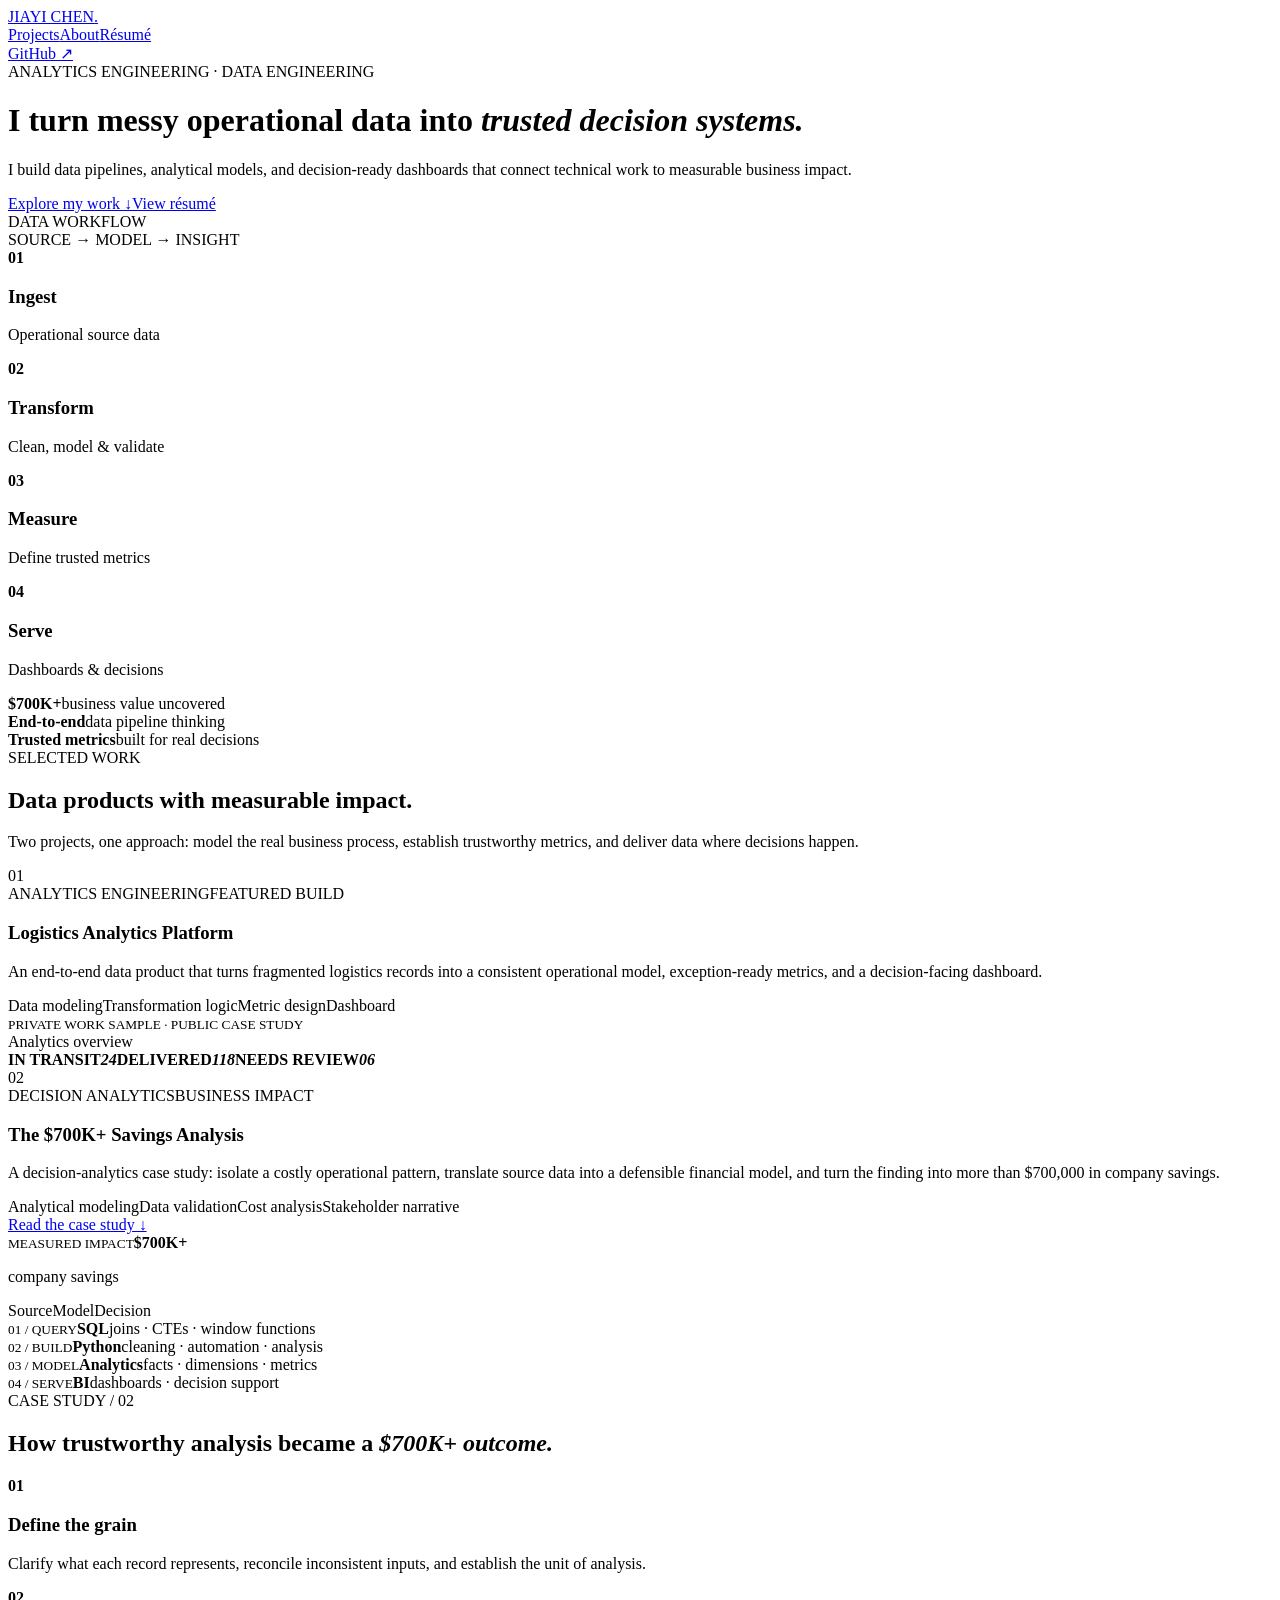
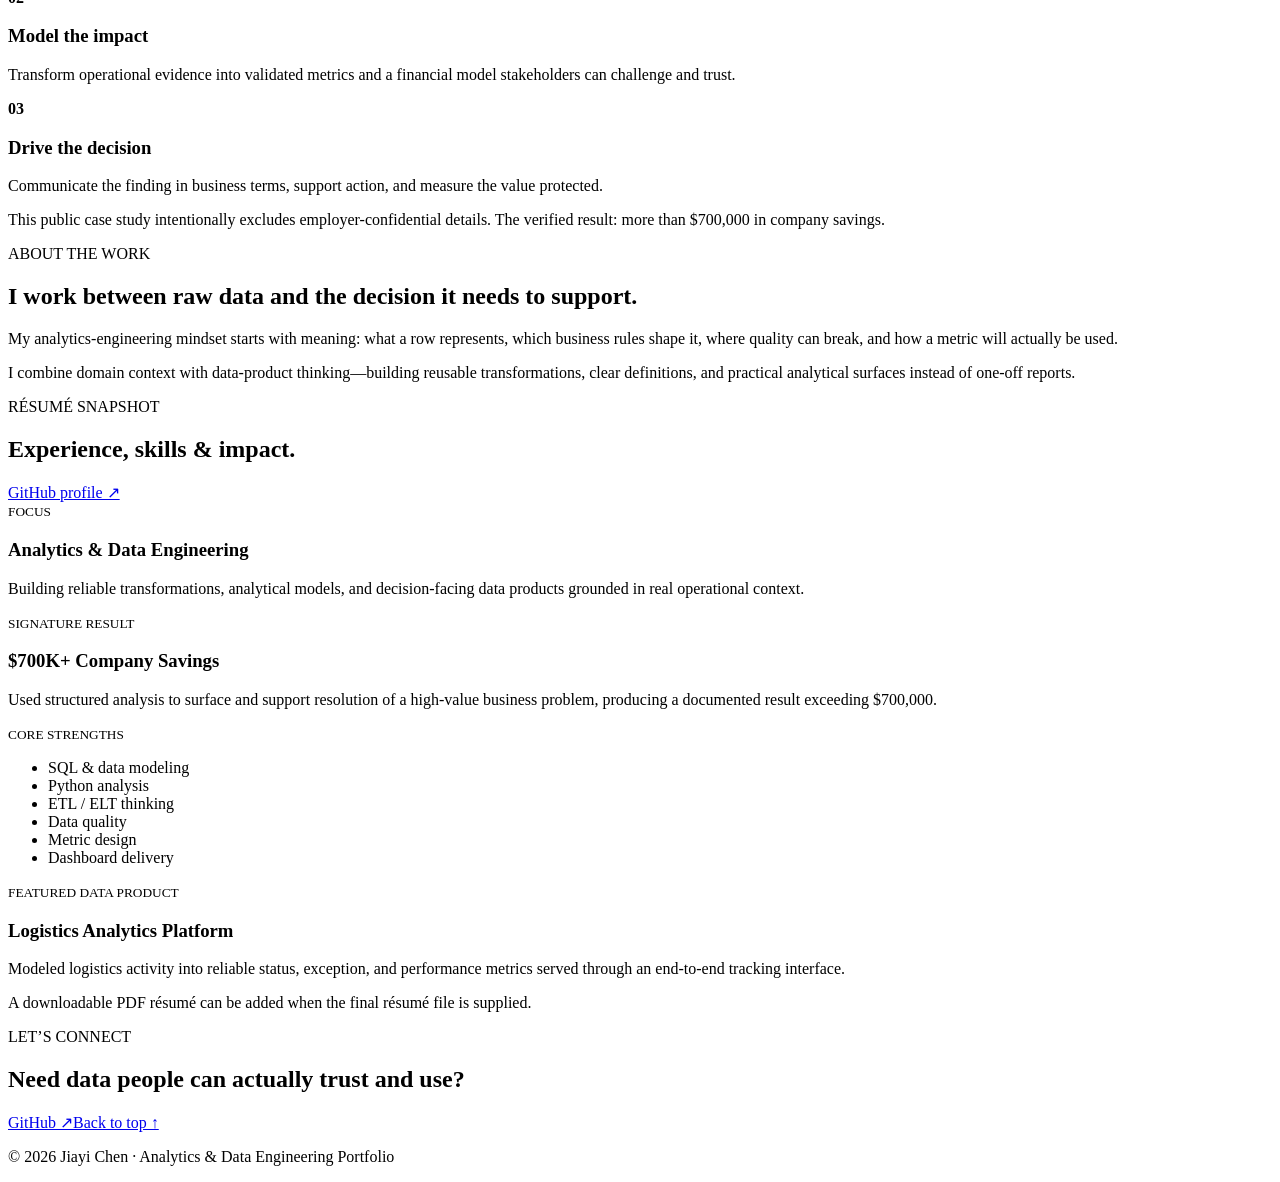
==== index.html @ 74189485 "Publish analytics engineering portfolio" ====
<!doctype html>
<html lang="en">
<head>
  <meta charset="utf-8">
  <meta name="viewport" content="width=device-width, initial-scale=1">
  <title>Jiayi Chen | Analytics Engineer & Data Engineer</title>
  <meta name="description" content="Data pipelines, analytical models, decision-ready dashboards, and measurable business impact by Jiayi Chen.">
  <meta property="og:title" content="Jiayi Chen | Analytics Engineer & Data Engineer">
  <meta property="og:description" content="Turning messy operational data into trusted decision systems.">
  <meta property="og:type" content="website">
  <meta property="og:url" content="https://jiayi0115.github.io/">
  <link rel="stylesheet" href="styles.css">
</head>
<body>
<main id="top">
  <nav class="nav shell" aria-label="Primary navigation">
    <a class="brand" href="#top">JIAYI CHEN<span>.</span></a>
    <div class="navLinks"><a href="#work">Projects</a><a href="#about">About</a><a href="#resume">Résumé</a></div>
    <a class="navCta" href="https://github.com/Jiayi0115">GitHub ↗</a>
  </nav>

  <header class="hero shell">
    <div class="eyebrow"><i></i> ANALYTICS ENGINEERING · DATA ENGINEERING</div>
    <h1>I turn messy operational data into <em>trusted decision systems.</em></h1>
    <p class="heroCopy">I build data pipelines, analytical models, and decision-ready dashboards that connect technical work to measurable business impact.</p>
    <div class="heroActions"><a class="button primary" href="#work">Explore my work <span>↓</span></a><a class="button secondary" href="#resume">View résumé</a></div>
    <div class="processCard" aria-label="Analytics engineering workflow">
      <div class="processTop"><div><span class="liveDot"></span> DATA WORKFLOW</div><span>SOURCE → MODEL → INSIGHT</span></div>
      <div class="stages">
        <div class="stage"><div class="stageLine"><b>01</b><span></span></div><h3>Ingest</h3><p>Operational source data</p></div>
        <div class="stage"><div class="stageLine"><b>02</b><span></span></div><h3>Transform</h3><p>Clean, model & validate</p></div>
        <div class="stage"><div class="stageLine"><b>03</b><span></span></div><h3>Measure</h3><p>Define trusted metrics</p></div>
        <div class="stage"><div class="stageLine"><b>04</b></div><h3>Serve</h3><p>Dashboards & decisions</p></div>
      </div>
    </div>
  </header>

  <section class="metrics"><div class="shell metricGrid"><div><strong>$700K+</strong><span>business value uncovered</span></div><div><strong>End-to-end</strong><span>data pipeline thinking</span></div><div><strong>Trusted metrics</strong><span>built for real decisions</span></div></div></section>

  <section id="work" class="section shell">
    <div class="sectionLabel">SELECTED WORK</div>
    <div class="sectionHeading"><h2>Data products with measurable impact.</h2><p>Two projects, one approach: model the real business process, establish trustworthy metrics, and deliver data where decisions happen.</p></div>
    <article class="project feature">
      <div class="projectNumber">01</div>
      <div class="projectBody"><div class="projectMeta"><span>ANALYTICS ENGINEERING</span><span>FEATURED BUILD</span></div><h3>Logistics Analytics Platform</h3><p>An end-to-end data product that turns fragmented logistics records into a consistent operational model, exception-ready metrics, and a decision-facing dashboard.</p><div class="tags"><span>Data modeling</span><span>Transformation logic</span><span>Metric design</span><span>Dashboard</span></div><small class="privacyLabel">PRIVATE WORK SAMPLE · PUBLIC CASE STUDY</small></div>
      <div class="dashboardMock" aria-hidden="true"><div class="mockBar"><i></i><i></i><i></i><span>Analytics overview</span></div><div class="mockStats"><b>IN TRANSIT<em>24</em></b><b>DELIVERED<em>118</em></b><b>NEEDS REVIEW<em>06</em></b></div><div class="mockTable"><span></span><span></span><span></span><span></span></div></div>
    </article>
    <article class="project savings">
      <div class="projectNumber">02</div>
      <div class="projectBody"><div class="projectMeta"><span>DECISION ANALYTICS</span><span>BUSINESS IMPACT</span></div><h3>The $700K+ Savings Analysis</h3><p>A decision-analytics case study: isolate a costly operational pattern, translate source data into a defensible financial model, and turn the finding into more than $700,000 in company savings.</p><div class="tags"><span>Analytical modeling</span><span>Data validation</span><span>Cost analysis</span><span>Stakeholder narrative</span></div><a href="#case-study">Read the case study ↓</a></div>
      <div class="impact"><small>MEASURED IMPACT</small><strong>$700K+</strong><p>company savings</p><div><span>Source</span><i></i><span>Model</span><i></i><span>Decision</span></div></div>
    </article>
  </section>

  <section class="stackBand" aria-label="Data engineering toolkit"><div class="shell stackGrid"><div><small>01 / QUERY</small><strong>SQL</strong><span>joins · CTEs · window functions</span></div><div><small>02 / BUILD</small><strong>Python</strong><span>cleaning · automation · analysis</span></div><div><small>03 / MODEL</small><strong>Analytics</strong><span>facts · dimensions · metrics</span></div><div><small>04 / SERVE</small><strong>BI</strong><span>dashboards · decision support</span></div></div></section>

  <section id="case-study" class="caseStudy"><div class="shell caseGrid"><div><div class="sectionLabel light">CASE STUDY / 02</div><h2>How trustworthy analysis became a <em>$700K+ outcome.</em></h2></div><div class="caseSteps"><div><b>01</b><h3>Define the grain</h3><p>Clarify what each record represents, reconcile inconsistent inputs, and establish the unit of analysis.</p></div><div><b>02</b><h3>Model the impact</h3><p>Transform operational evidence into validated metrics and a financial model stakeholders can challenge and trust.</p></div><div><b>03</b><h3>Drive the decision</h3><p>Communicate the finding in business terms, support action, and measure the value protected.</p></div></div></div><p class="confidential shell">This public case study intentionally excludes employer-confidential details. The verified result: more than $700,000 in company savings.</p></section>

  <section id="about" class="section shell about"><div class="sectionLabel">ABOUT THE WORK</div><div class="aboutGrid"><h2>I work between raw data and the decision it needs to support.</h2><div><p>My analytics-engineering mindset starts with meaning: what a row represents, which business rules shape it, where quality can break, and how a metric will actually be used.</p><p>I combine domain context with data-product thinking—building reusable transformations, clear definitions, and practical analytical surfaces instead of one-off reports.</p></div></div></section>

  <section id="resume" class="resumeSection"><div class="shell"><div class="resumeTop"><div><div class="sectionLabel">RÉSUMÉ SNAPSHOT</div><h2>Experience, skills & impact.</h2></div><a class="button secondary" href="https://github.com/Jiayi0115">GitHub profile ↗</a></div><div class="resumeGrid"><div class="resumeBlock"><small>FOCUS</small><h3>Analytics & Data Engineering</h3><p>Building reliable transformations, analytical models, and decision-facing data products grounded in real operational context.</p></div><div class="resumeBlock"><small>SIGNATURE RESULT</small><h3>$700K+ Company Savings</h3><p>Used structured analysis to surface and support resolution of a high-value business problem, producing a documented result exceeding $700,000.</p></div><div class="resumeBlock"><small>CORE STRENGTHS</small><ul><li>SQL & data modeling</li><li>Python analysis</li><li>ETL / ELT thinking</li><li>Data quality</li><li>Metric design</li><li>Dashboard delivery</li></ul></div><div class="resumeBlock"><small>FEATURED DATA PRODUCT</small><h3>Logistics Analytics Platform</h3><p>Modeled logistics activity into reliable status, exception, and performance metrics served through an end-to-end tracking interface.</p></div></div><p class="resumeNote">A downloadable PDF résumé can be added when the final résumé file is supplied.</p></div></section>

  <footer class="footer shell"><div><div class="sectionLabel">LET’S CONNECT</div><h2>Need data people can actually trust and use?</h2></div><div class="footerLinks"><a href="https://github.com/Jiayi0115">GitHub ↗</a><a href="#top">Back to top ↑</a></div><p>© 2026 Jiayi Chen · Analytics & Data Engineering Portfolio</p></footer>
</main>
</body>
</html>
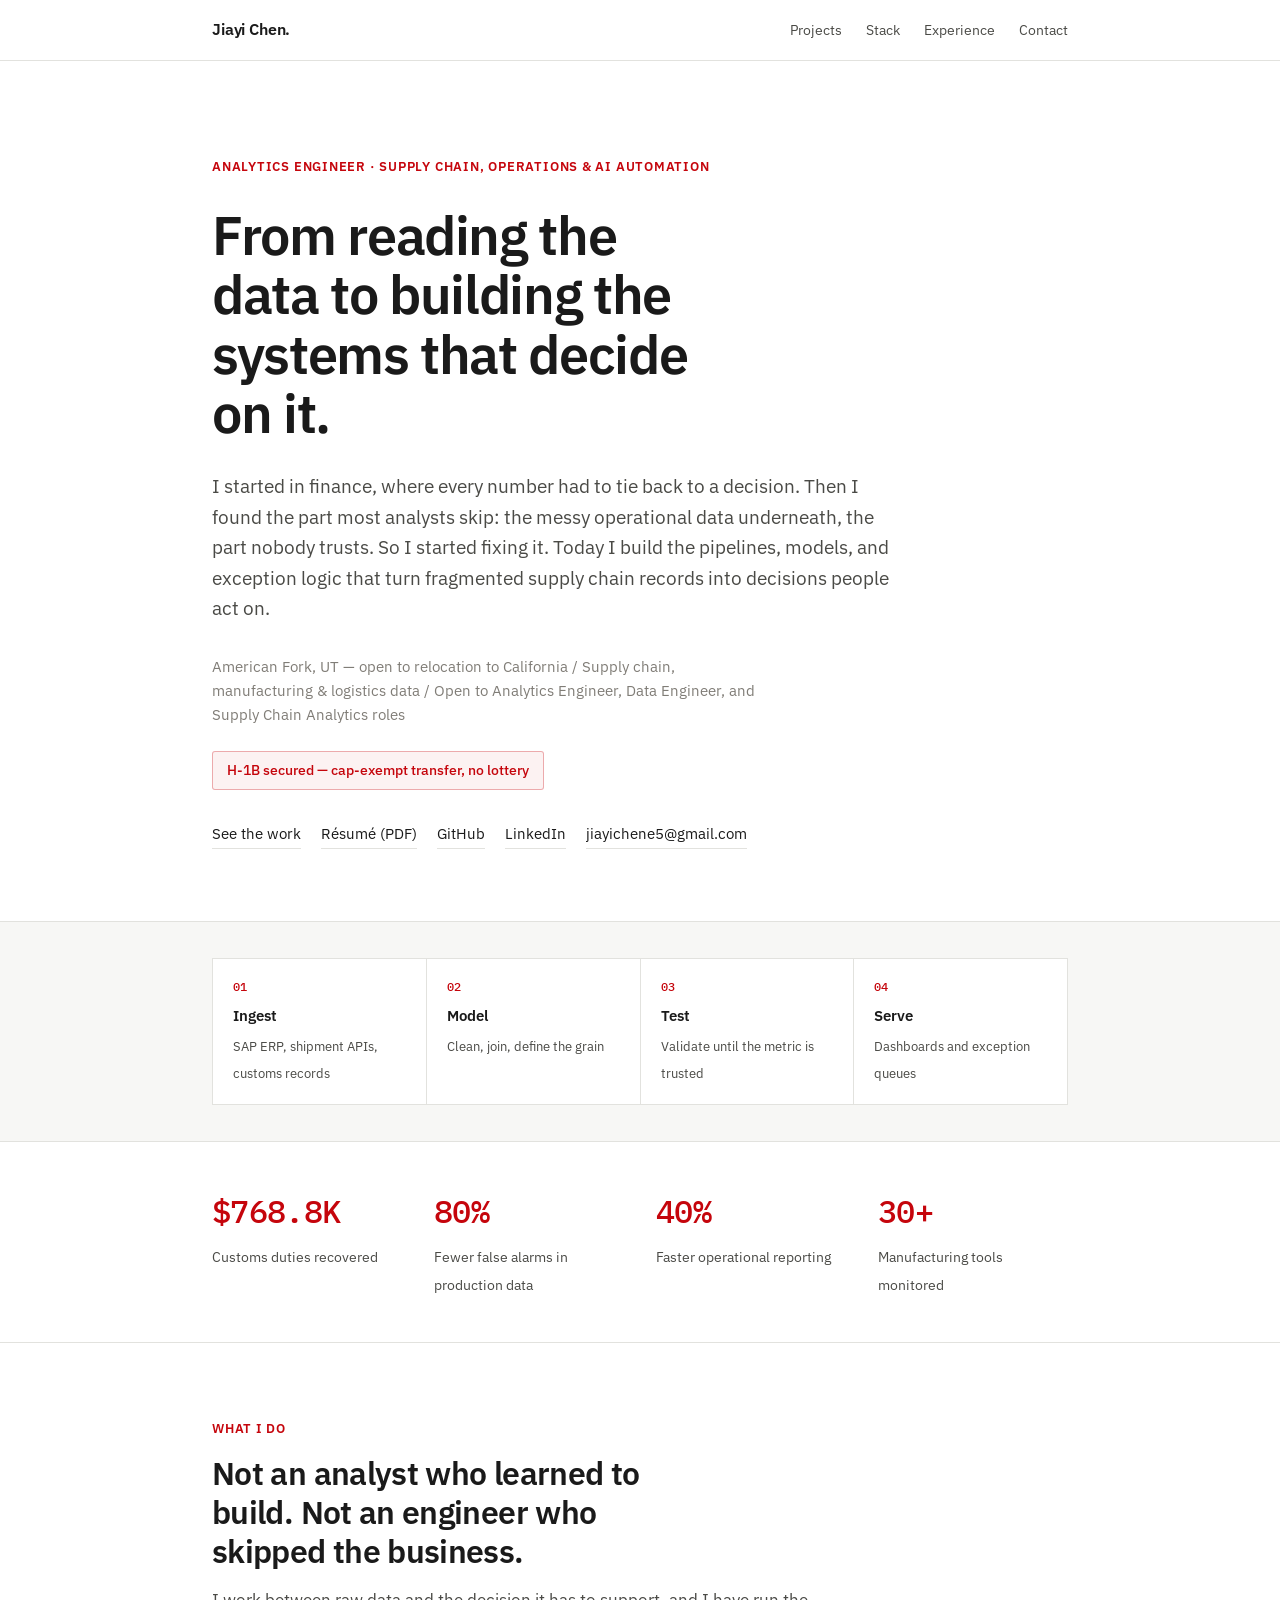
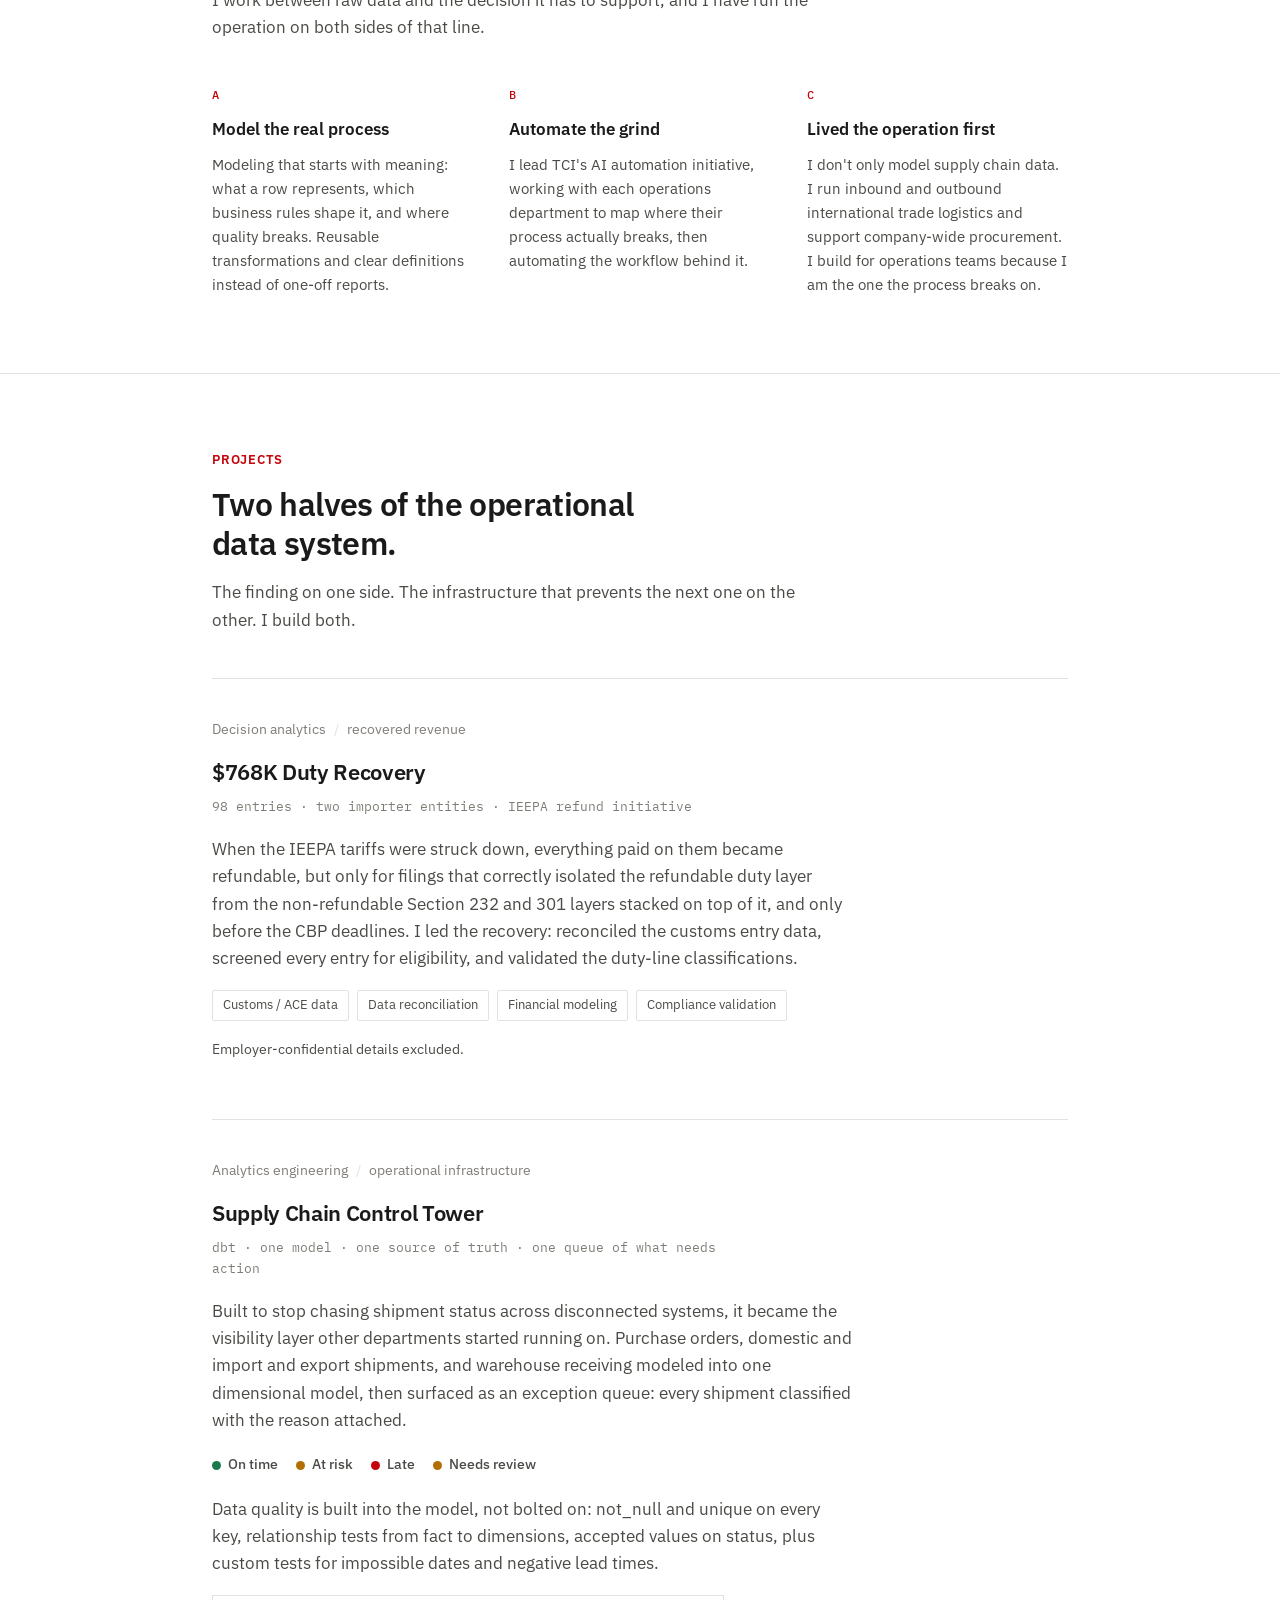
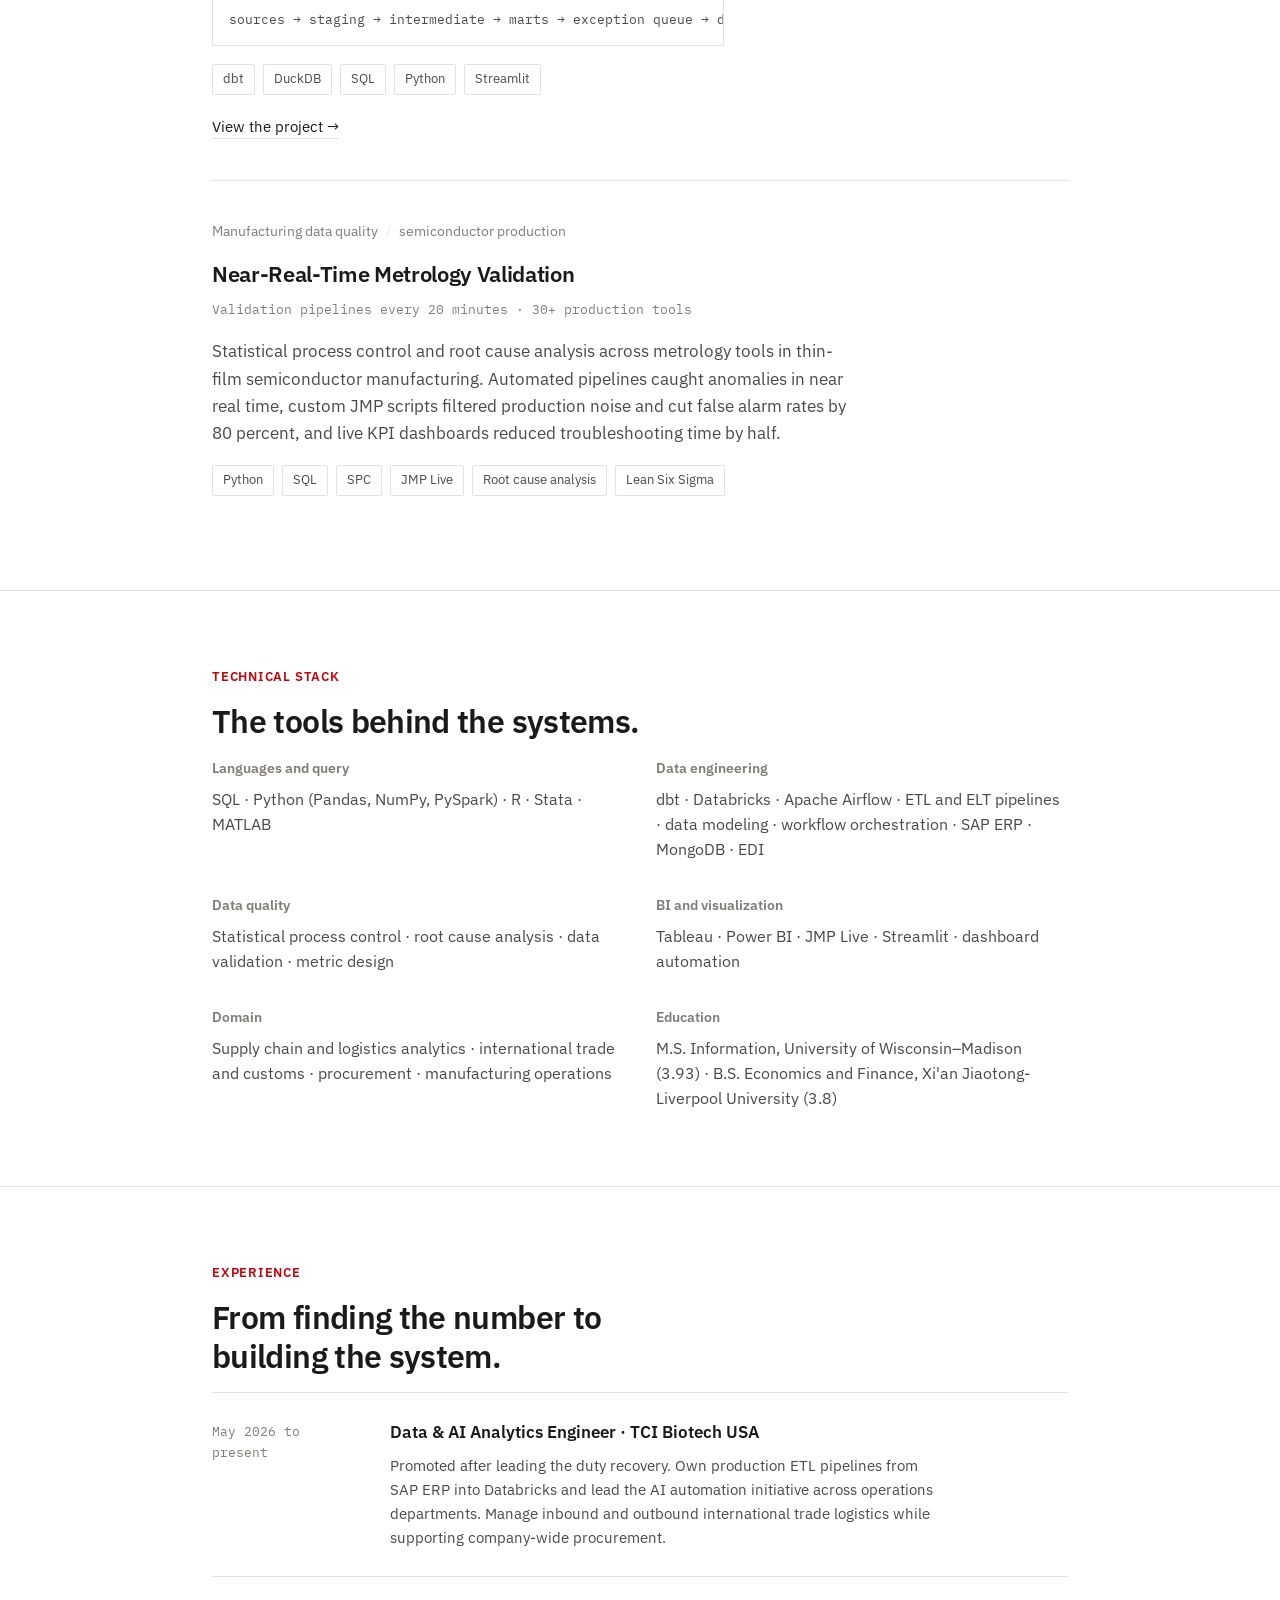
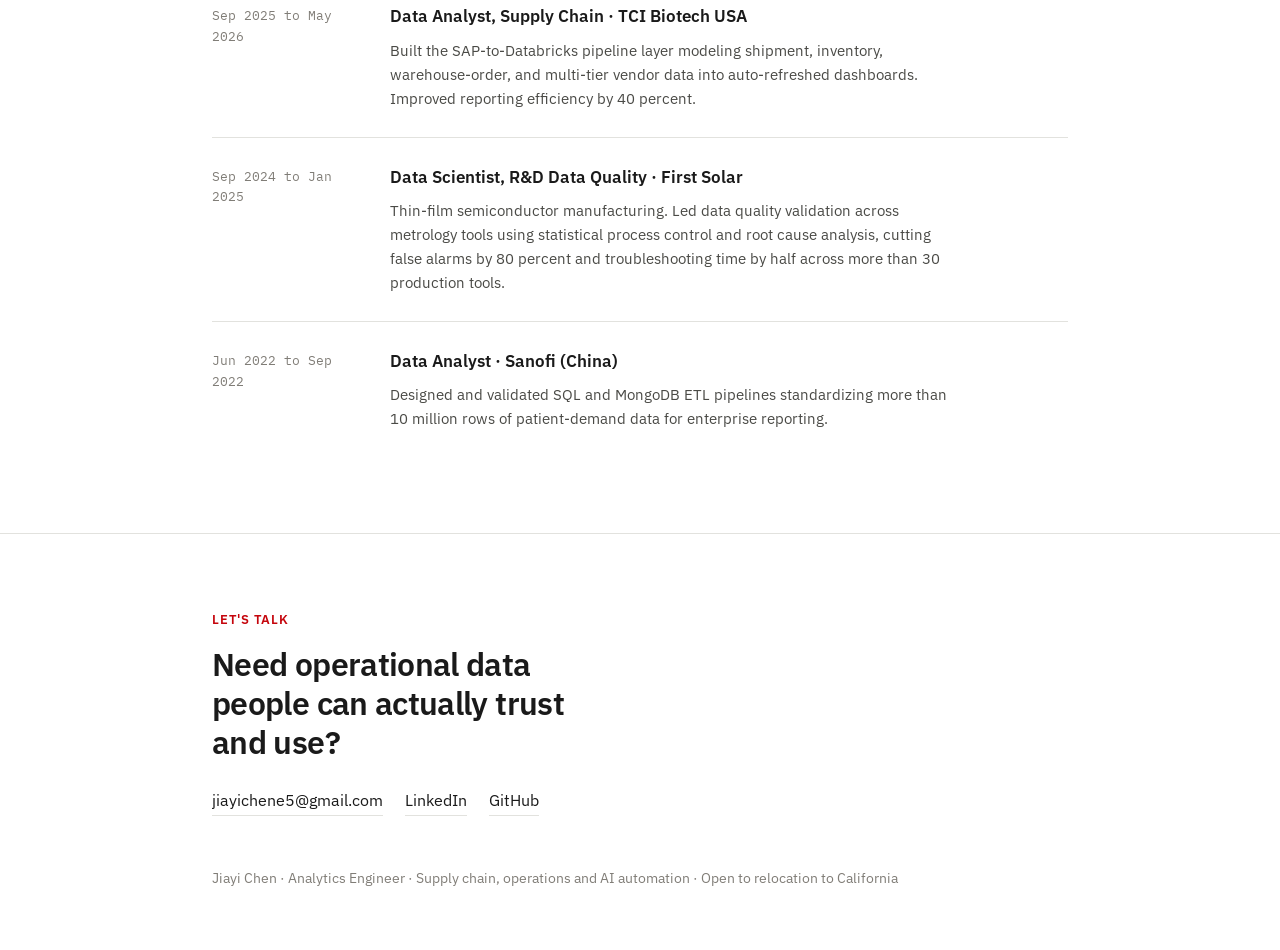
==== commit 75eca5cb: "Rename index (29).html to index.html" ====
--- a/index.html
+++ b/index.html
@@ -1,66 +1,359 @@
-<!doctype html>
+<!DOCTYPE html>
 <html lang="en">
 <head>
-  <meta charset="utf-8">
-  <meta name="viewport" content="width=device-width, initial-scale=1">
-  <title>Jiayi Chen | Analytics Engineer & Data Engineer</title>
-  <meta name="description" content="Data pipelines, analytical models, decision-ready dashboards, and measurable business impact by Jiayi Chen.">
-  <meta property="og:title" content="Jiayi Chen | Analytics Engineer & Data Engineer">
-  <meta property="og:description" content="Turning messy operational data into trusted decision systems.">
-  <meta property="og:type" content="website">
-  <meta property="og:url" content="https://jiayi0115.github.io/">
-  <link rel="stylesheet" href="styles.css">
+<meta charset="UTF-8">
+<meta name="viewport" content="width=device-width, initial-scale=1.0">
+<title>Jiayi Chen · Analytics Engineer</title>
+<meta name="description" content="Analytics Engineer. Recovered $768.8K in duties, then built the systems behind the number: SAP-to-Databricks pipelines, exception queues, and AI workflow automation.">
+<link rel="preconnect" href="https://fonts.googleapis.com">
+<link rel="preconnect" href="https://fonts.gstatic.com" crossorigin>
+<link href="https://fonts.googleapis.com/css2?family=IBM+Plex+Mono:wght@400;500&family=IBM+Plex+Sans:wght@400;500;600;700&display=swap" rel="stylesheet">
+<style>
+:root{
+  --ground:#FFFFFF;
+  --ground-2:#F7F7F5;
+  --line:#E2E2DE;
+  --line-strong:#C9C9C3;
+  --ink:#1A1A1A;
+  --ink-2:#4A4A46;
+  --ink-3:#807D77;
+  --red:#C5050C;
+  --ontime:#1B7A4B;
+  --risk:#B06F00;
+  --late:#C5050C;
+}
+*{box-sizing:border-box;margin:0;padding:0}
+html{scroll-behavior:smooth}
+@media (prefers-reduced-motion:reduce){html{scroll-behavior:auto}*{transition:none!important}}
+body{
+  background:var(--ground);
+  color:var(--ink);
+  font-family:'IBM Plex Sans',system-ui,sans-serif;
+  font-size:17px;line-height:1.6;
+  -webkit-font-smoothing:antialiased;
+}
+.wrap{max-width:920px;margin:0 auto;padding:0 32px}
+@media(max-width:640px){.wrap{padding:0 20px}body{font-size:16px}}
+
+/* nav */
+nav{
+  position:sticky;top:0;z-index:50;
+  background:rgba(255,255,255,.94);
+  backdrop-filter:blur(10px);
+  border-bottom:1px solid var(--line);
+}
+nav .wrap{display:flex;align-items:center;justify-content:space-between;height:60px;gap:24px}
+nav .name{font-weight:600;letter-spacing:-.01em;color:var(--ink);text-decoration:none;font-size:16px}
+nav .links{display:flex;gap:24px;font-size:14px}
+nav .links a{color:var(--ink-2);text-decoration:none}
+nav .links a:hover,nav .links a:focus-visible{color:var(--ink)}
+@media(max-width:640px){nav .links{gap:16px;font-size:13px}nav .links .hide-sm{display:none}}
+
+/* hero */
+header{padding:96px 0 72px;border-bottom:1px solid var(--line)}
+.eyebrow{font-size:13px;color:var(--red);margin-bottom:28px;font-weight:600;letter-spacing:.06em;text-transform:uppercase}
+h1{
+  font-size:clamp(34px,5.4vw,54px);
+  line-height:1.1;font-weight:600;letter-spacing:-.025em;
+  margin-bottom:28px;max-width:16ch;
+}
+.lede{font-size:19px;color:var(--ink-2);max-width:62ch;margin-bottom:32px}
+.meta{font-size:15px;color:var(--ink-3);max-width:62ch;margin-bottom:24px}
+.badge{
+  display:inline-block;font-size:14px;font-weight:500;
+  color:var(--red);border:1px solid rgba(197,5,12,.30);
+  background:rgba(197,5,12,.05);
+  padding:7px 14px;border-radius:3px;margin-bottom:32px;
+}
+.hero-links{display:flex;flex-wrap:wrap;gap:20px;font-size:15px}
+.hero-links a{color:var(--ink);text-decoration:none;border-bottom:1px solid var(--line);padding-bottom:2px}
+.hero-links a:hover,.hero-links a:focus-visible{border-color:var(--ink)}
+
+/* pipeline: a real sequence, so it is numbered */
+.pipeline{border-bottom:1px solid var(--line);background:var(--ground-2);padding:36px 0}
+.pipeline ol{list-style:none;display:grid;grid-template-columns:repeat(4,1fr);gap:1px;background:var(--line);border:1px solid var(--line)}
+.pipeline li{background:var(--ground);padding:18px 20px}
+.pipeline .n{font-family:'IBM Plex Mono',monospace;font-size:12px;color:var(--red);font-weight:500;display:block;margin-bottom:8px}
+.pipeline .s{font-weight:600;font-size:15px;display:block;margin-bottom:4px}
+.pipeline .d{font-size:13px;color:var(--ink-2);line-height:1.45}
+@media(max-width:760px){.pipeline ol{grid-template-columns:repeat(2,1fr)}}
+
+/* metrics */
+.metrics{border-bottom:1px solid var(--line);padding:44px 0}
+.metrics .grid{display:grid;grid-template-columns:repeat(4,1fr);gap:32px}
+.metrics .v{font-family:'IBM Plex Mono',monospace;font-size:clamp(24px,3.4vw,32px);font-weight:500;letter-spacing:-.02em;color:var(--red);display:block;margin-bottom:6px}
+.metrics .l{font-size:13.5px;color:var(--ink-2);line-height:1.4}
+@media(max-width:760px){.metrics .grid{grid-template-columns:repeat(2,1fr);gap:28px}}
+
+/* sections */
+section{padding:76px 0;border-bottom:1px solid var(--line)}
+.kicker{font-size:13px;color:var(--red);margin-bottom:14px;font-weight:600;letter-spacing:.06em;text-transform:uppercase}
+h2{font-size:clamp(24px,3.2vw,32px);font-weight:600;letter-spacing:-.02em;line-height:1.22;margin-bottom:16px;max-width:24ch}
+.sub{color:var(--ink-2);max-width:60ch;margin-bottom:44px}
+
+/* what i do */
+.pillars{display:grid;grid-template-columns:repeat(3,1fr);gap:36px}
+.pillars h3{font-size:17px;font-weight:600;margin-bottom:10px}
+.pillars p{font-size:15px;color:var(--ink-2)}
+.pillars .k{font-family:'IBM Plex Mono',monospace;font-size:12px;color:var(--red);font-weight:500;display:block;margin-bottom:12px}
+@media(max-width:760px){.pillars{grid-template-columns:1fr;gap:32px}}
+
+/* projects */
+.proj{border-top:1px solid var(--line);padding:40px 0}
+.proj:last-of-type{padding-bottom:0}
+.proj .tag{font-size:13.5px;color:var(--ink-3);margin-bottom:14px}
+.proj .tag .dot{color:var(--line);margin:0 8px}
+.proj h3{font-size:22px;font-weight:600;letter-spacing:-.015em;margin-bottom:8px}
+.proj .spec{font-family:'IBM Plex Mono',monospace;font-size:13px;color:var(--ink-3);margin-bottom:18px}
+.proj p{color:var(--ink-2);max-width:64ch;margin-bottom:18px}
+.stack-tags{display:flex;flex-wrap:wrap;gap:8px;margin-bottom:18px}
+.stack-tags span{font-size:13px;color:var(--ink-2);border:1px solid var(--line);padding:4px 10px;border-radius:2px}
+.proj a.more{color:var(--ink);font-size:15px;text-decoration:none;border-bottom:1px solid var(--line);padding-bottom:2px}
+.proj a.more:hover,.proj a.more:focus-visible{border-color:var(--ink)}
+.note{font-size:13.5px;color:var(--ink-3);margin-top:14px}
+
+/* status legend — meaning, not decoration */
+.legend{display:flex;flex-wrap:wrap;gap:18px;margin:20px 0;font-size:13.5px;color:var(--ink-2)}
+.legend b{font-weight:500}
+.sw{display:inline-block;width:9px;height:9px;border-radius:50%;margin-right:7px;vertical-align:middle}
+.sw.ok{background:var(--ontime)}.sw.rk{background:var(--risk)}.sw.lt{background:var(--late)}
+
+.flow{font-family:'IBM Plex Mono',monospace;font-size:13px;color:var(--ink-2);
+  border:1px solid var(--line);padding:14px 16px;overflow-x:auto;white-space:nowrap}
+
+/* stack */
+.stackgrid{display:grid;grid-template-columns:repeat(2,1fr);gap:32px}
+.stackgrid h3{font-size:14px;font-weight:600;color:var(--ink-3);margin-bottom:8px}
+.stackgrid p{font-size:15.5px;color:var(--ink-2)}
+@media(max-width:640px){.stackgrid{grid-template-columns:1fr;gap:26px}}
+
+/* experience */
+.job{display:grid;grid-template-columns:150px 1fr;gap:28px;padding:26px 0;border-top:1px solid var(--line)}
+.job .when{font-family:'IBM Plex Mono',monospace;font-size:13px;color:var(--ink-3);padding-top:3px}
+.job h3{font-size:17px;font-weight:600;margin-bottom:8px}
+.job p{font-size:15px;color:var(--ink-2);max-width:62ch}
+@media(max-width:640px){.job{grid-template-columns:1fr;gap:8px}}
+
+/* contact */
+footer{padding:76px 0 60px}
+footer h2{max-width:20ch}
+.footlinks{display:flex;flex-wrap:wrap;gap:22px;font-size:16px;margin-top:26px}
+.footlinks a{color:var(--ink);text-decoration:none;border-bottom:1px solid var(--line);padding-bottom:2px}
+.footlinks a:hover,.footlinks a:focus-visible{border-color:var(--ink)}
+.colophon{margin-top:52px;font-size:13.5px;color:var(--ink-3)}
+a:focus-visible,button:focus-visible{outline:2px solid var(--red);outline-offset:3px}
+</style>
 </head>
 <body>
-<main id="top">
-  <nav class="nav shell" aria-label="Primary navigation">
-    <a class="brand" href="#top">JIAYI CHEN<span>.</span></a>
-    <div class="navLinks"><a href="#work">Projects</a><a href="#about">About</a><a href="#resume">Résumé</a></div>
-    <a class="navCta" href="https://github.com/Jiayi0115">GitHub ↗</a>
-  </nav>
-
-  <header class="hero shell">
-    <div class="eyebrow"><i></i> ANALYTICS ENGINEERING · DATA ENGINEERING</div>
-    <h1>I turn messy operational data into <em>trusted decision systems.</em></h1>
-    <p class="heroCopy">I build data pipelines, analytical models, and decision-ready dashboards that connect technical work to measurable business impact.</p>
-    <div class="heroActions"><a class="button primary" href="#work">Explore my work <span>↓</span></a><a class="button secondary" href="#resume">View résumé</a></div>
-    <div class="processCard" aria-label="Analytics engineering workflow">
-      <div class="processTop"><div><span class="liveDot"></span> DATA WORKFLOW</div><span>SOURCE → MODEL → INSIGHT</span></div>
-      <div class="stages">
-        <div class="stage"><div class="stageLine"><b>01</b><span></span></div><h3>Ingest</h3><p>Operational source data</p></div>
-        <div class="stage"><div class="stageLine"><b>02</b><span></span></div><h3>Transform</h3><p>Clean, model & validate</p></div>
-        <div class="stage"><div class="stageLine"><b>03</b><span></span></div><h3>Measure</h3><p>Define trusted metrics</p></div>
-        <div class="stage"><div class="stageLine"><b>04</b></div><h3>Serve</h3><p>Dashboards & decisions</p></div>
-      </div>
-    </div>
-  </header>
-
-  <section class="metrics"><div class="shell metricGrid"><div><strong>$700K+</strong><span>business value uncovered</span></div><div><strong>End-to-end</strong><span>data pipeline thinking</span></div><div><strong>Trusted metrics</strong><span>built for real decisions</span></div></div></section>
-
-  <section id="work" class="section shell">
-    <div class="sectionLabel">SELECTED WORK</div>
-    <div class="sectionHeading"><h2>Data products with measurable impact.</h2><p>Two projects, one approach: model the real business process, establish trustworthy metrics, and deliver data where decisions happen.</p></div>
-    <article class="project feature">
-      <div class="projectNumber">01</div>
-      <div class="projectBody"><div class="projectMeta"><span>ANALYTICS ENGINEERING</span><span>FEATURED BUILD</span></div><h3>Logistics Analytics Platform</h3><p>An end-to-end data product that turns fragmented logistics records into a consistent operational model, exception-ready metrics, and a decision-facing dashboard.</p><div class="tags"><span>Data modeling</span><span>Transformation logic</span><span>Metric design</span><span>Dashboard</span></div><small class="privacyLabel">PRIVATE WORK SAMPLE · PUBLIC CASE STUDY</small></div>
-      <div class="dashboardMock" aria-hidden="true"><div class="mockBar"><i></i><i></i><i></i><span>Analytics overview</span></div><div class="mockStats"><b>IN TRANSIT<em>24</em></b><b>DELIVERED<em>118</em></b><b>NEEDS REVIEW<em>06</em></b></div><div class="mockTable"><span></span><span></span><span></span><span></span></div></div>
+
+<nav>
+  <div class="wrap">
+    <a class="name" href="#top">Jiayi Chen.</a>
+    <div class="links">
+      <a href="#work">Projects</a>
+      <a href="#stack" class="hide-sm">Stack</a>
+      <a href="#experience" class="hide-sm">Experience</a>
+      <a href="mailto:jiayichene5@gmail.com">Contact</a>
+    </div>
+  </div>
+</nav>
+
+<header id="top">
+  <div class="wrap">
+    <p class="eyebrow">Analytics Engineer · Supply chain, operations &amp; AI automation</p>
+    <h1>From reading the data to building the systems that decide on it.</h1>
+    <p class="lede">I started in finance, where every number had to tie back to a decision. Then I found the part most analysts skip: the messy operational data underneath, the part nobody trusts. So I started fixing it. Today I build the pipelines, models, and exception logic that turn fragmented supply chain records into decisions people act on.</p>
+    <p class="meta">American Fork, UT — open to relocation to California / Supply chain, manufacturing &amp; logistics data / Open to Analytics Engineer, Data Engineer, and Supply Chain Analytics roles</p>
+    <p class="badge">H-1B secured — cap-exempt transfer, no lottery</p>
+    <div class="hero-links">
+      <a href="#work">See the work</a>
+      <a href="resume.pdf">Résumé (PDF)</a>
+      <a href="https://github.com/Jiayi0115">GitHub</a>
+      <a href="https://www.linkedin.com/in/jiayi5/">LinkedIn</a>
+      <a href="mailto:jiayichene5@gmail.com">jiayichene5@gmail.com</a>
+    </div>
+  </div>
+</header>
+
+<div class="pipeline">
+  <div class="wrap">
+    <ol>
+      <li><span class="n">01</span><span class="s">Ingest</span><span class="d">SAP ERP, shipment APIs, customs records</span></li>
+      <li><span class="n">02</span><span class="s">Model</span><span class="d">Clean, join, define the grain</span></li>
+      <li><span class="n">03</span><span class="s">Test</span><span class="d">Validate until the metric is trusted</span></li>
+      <li><span class="n">04</span><span class="s">Serve</span><span class="d">Dashboards and exception queues</span></li>
+    </ol>
+  </div>
+</div>
+
+<div class="metrics">
+  <div class="wrap">
+    <div class="grid">
+      <div><span class="v">$768.8K</span><span class="l">Customs duties recovered</span></div>
+      <div><span class="v">80%</span><span class="l">Fewer false alarms in production data</span></div>
+      <div><span class="v">40%</span><span class="l">Faster operational reporting</span></div>
+      <div><span class="v">30+</span><span class="l">Manufacturing tools monitored</span></div>
+    </div>
+  </div>
+</div>
+
+<section id="about">
+  <div class="wrap">
+    <p class="kicker">What I do</p>
+    <h2>Not an analyst who learned to build. Not an engineer who skipped the business.</h2>
+    <p class="sub">I work between raw data and the decision it has to support, and I have run the operation on both sides of that line.</p>
+    <div class="pillars">
+      <div>
+        <span class="k">A</span>
+        <h3>Model the real process</h3>
+        <p>Modeling that starts with meaning: what a row represents, which business rules shape it, and where quality breaks. Reusable transformations and clear definitions instead of one-off reports.</p>
+      </div>
+      <div>
+        <span class="k">B</span>
+        <h3>Automate the grind</h3>
+        <p>I lead TCI's AI automation initiative, working with each operations department to map where their process actually breaks, then automating the workflow behind it.</p>
+      </div>
+      <div>
+        <span class="k">C</span>
+        <h3>Lived the operation first</h3>
+        <p>I don't only model supply chain data. I run inbound and outbound international trade logistics and support company-wide procurement. I build for operations teams because I am the one the process breaks on.</p>
+      </div>
+    </div>
+  </div>
+</section>
+
+<section id="work">
+  <div class="wrap">
+    <p class="kicker">Projects</p>
+    <h2>Two halves of the operational data system.</h2>
+    <p class="sub">The finding on one side. The infrastructure that prevents the next one on the other. I build both.</p>
+
+    <article class="proj">
+      <p class="tag">Decision analytics<span class="dot">/</span>recovered revenue</p>
+      <h3>$768K Duty Recovery</h3>
+      <p class="spec">98 entries · two importer entities · IEEPA refund initiative</p>
+      <p>When the IEEPA tariffs were struck down, everything paid on them became refundable, but only for filings that correctly isolated the refundable duty layer from the non-refundable Section 232 and 301 layers stacked on top of it, and only before the CBP deadlines. I led the recovery: reconciled the customs entry data, screened every entry for eligibility, and validated the duty-line classifications.</p>
+      <div class="stack-tags">
+        <span>Customs / ACE data</span><span>Data reconciliation</span><span>Financial modeling</span><span>Compliance validation</span>
+      </div>
+      <p class="note">Employer-confidential details excluded.</p>
     </article>
-    <article class="project savings">
-      <div class="projectNumber">02</div>
-      <div class="projectBody"><div class="projectMeta"><span>DECISION ANALYTICS</span><span>BUSINESS IMPACT</span></div><h3>The $700K+ Savings Analysis</h3><p>A decision-analytics case study: isolate a costly operational pattern, translate source data into a defensible financial model, and turn the finding into more than $700,000 in company savings.</p><div class="tags"><span>Analytical modeling</span><span>Data validation</span><span>Cost analysis</span><span>Stakeholder narrative</span></div><a href="#case-study">Read the case study ↓</a></div>
-      <div class="impact"><small>MEASURED IMPACT</small><strong>$700K+</strong><p>company savings</p><div><span>Source</span><i></i><span>Model</span><i></i><span>Decision</span></div></div>
+
+    <article class="proj">
+      <p class="tag">Analytics engineering<span class="dot">/</span>operational infrastructure</p>
+      <h3>Supply Chain Control Tower</h3>
+      <p class="spec">dbt · one model · one source of truth · one queue of what needs action</p>
+      <p>Built to stop chasing shipment status across disconnected systems, it became the visibility layer other departments started running on. Purchase orders, domestic and import and export shipments, and warehouse receiving modeled into one dimensional model, then surfaced as an exception queue: every shipment classified with the reason attached.</p>
+      <div class="legend">
+        <span><i class="sw ok"></i><b>On time</b></span>
+        <span><i class="sw rk"></i><b>At risk</b></span>
+        <span><i class="sw lt"></i><b>Late</b></span>
+        <span><i class="sw rk"></i><b>Needs review</b></span>
+      </div>
+      <p>Data quality is built into the model, not bolted on: not_null and unique on every key, relationship tests from fact to dimensions, accepted values on status, plus custom tests for impossible dates and negative lead times.</p>
+      <p class="flow">sources → staging → intermediate → marts → exception queue → dashboard</p>
+      <div class="stack-tags" style="margin-top:18px">
+        <span>dbt</span><span>DuckDB</span><span>SQL</span><span>Python</span><span>Streamlit</span>
+      </div>
+      <a class="more" href="supply-chain-control-tower.html">View the project →</a>
     </article>
-  </section>
-
-  <section class="stackBand" aria-label="Data engineering toolkit"><div class="shell stackGrid"><div><small>01 / QUERY</small><strong>SQL</strong><span>joins · CTEs · window functions</span></div><div><small>02 / BUILD</small><strong>Python</strong><span>cleaning · automation · analysis</span></div><div><small>03 / MODEL</small><strong>Analytics</strong><span>facts · dimensions · metrics</span></div><div><small>04 / SERVE</small><strong>BI</strong><span>dashboards · decision support</span></div></div></section>
-
-  <section id="case-study" class="caseStudy"><div class="shell caseGrid"><div><div class="sectionLabel light">CASE STUDY / 02</div><h2>How trustworthy analysis became a <em>$700K+ outcome.</em></h2></div><div class="caseSteps"><div><b>01</b><h3>Define the grain</h3><p>Clarify what each record represents, reconcile inconsistent inputs, and establish the unit of analysis.</p></div><div><b>02</b><h3>Model the impact</h3><p>Transform operational evidence into validated metrics and a financial model stakeholders can challenge and trust.</p></div><div><b>03</b><h3>Drive the decision</h3><p>Communicate the finding in business terms, support action, and measure the value protected.</p></div></div></div><p class="confidential shell">This public case study intentionally excludes employer-confidential details. The verified result: more than $700,000 in company savings.</p></section>
-
-  <section id="about" class="section shell about"><div class="sectionLabel">ABOUT THE WORK</div><div class="aboutGrid"><h2>I work between raw data and the decision it needs to support.</h2><div><p>My analytics-engineering mindset starts with meaning: what a row represents, which business rules shape it, where quality can break, and how a metric will actually be used.</p><p>I combine domain context with data-product thinking—building reusable transformations, clear definitions, and practical analytical surfaces instead of one-off reports.</p></div></div></section>
-
-  <section id="resume" class="resumeSection"><div class="shell"><div class="resumeTop"><div><div class="sectionLabel">RÉSUMÉ SNAPSHOT</div><h2>Experience, skills & impact.</h2></div><a class="button secondary" href="https://github.com/Jiayi0115">GitHub profile ↗</a></div><div class="resumeGrid"><div class="resumeBlock"><small>FOCUS</small><h3>Analytics & Data Engineering</h3><p>Building reliable transformations, analytical models, and decision-facing data products grounded in real operational context.</p></div><div class="resumeBlock"><small>SIGNATURE RESULT</small><h3>$700K+ Company Savings</h3><p>Used structured analysis to surface and support resolution of a high-value business problem, producing a documented result exceeding $700,000.</p></div><div class="resumeBlock"><small>CORE STRENGTHS</small><ul><li>SQL & data modeling</li><li>Python analysis</li><li>ETL / ELT thinking</li><li>Data quality</li><li>Metric design</li><li>Dashboard delivery</li></ul></div><div class="resumeBlock"><small>FEATURED DATA PRODUCT</small><h3>Logistics Analytics Platform</h3><p>Modeled logistics activity into reliable status, exception, and performance metrics served through an end-to-end tracking interface.</p></div></div><p class="resumeNote">A downloadable PDF résumé can be added when the final résumé file is supplied.</p></div></section>
-
-  <footer class="footer shell"><div><div class="sectionLabel">LET’S CONNECT</div><h2>Need data people can actually trust and use?</h2></div><div class="footerLinks"><a href="https://github.com/Jiayi0115">GitHub ↗</a><a href="#top">Back to top ↑</a></div><p>© 2026 Jiayi Chen · Analytics & Data Engineering Portfolio</p></footer>
-</main>
+
+    <article class="proj">
+      <p class="tag">Manufacturing data quality<span class="dot">/</span>semiconductor production</p>
+      <h3>Near-Real-Time Metrology Validation</h3>
+      <p class="spec">Validation pipelines every 20 minutes · 30+ production tools</p>
+      <p>Statistical process control and root cause analysis across metrology tools in thin-film semiconductor manufacturing. Automated pipelines caught anomalies in near real time, custom JMP scripts filtered production noise and cut false alarm rates by 80 percent, and live KPI dashboards reduced troubleshooting time by half.</p>
+      <div class="stack-tags">
+        <span>Python</span><span>SQL</span><span>SPC</span><span>JMP Live</span><span>Root cause analysis</span><span>Lean Six Sigma</span>
+      </div>
+    </article>
+  </div>
+</section>
+
+<section id="stack">
+  <div class="wrap">
+    <p class="kicker">Technical stack</p>
+    <h2>The tools behind the systems.</h2>
+    <div class="stackgrid">
+      <div>
+        <h3>Languages and query</h3>
+        <p>SQL · Python (Pandas, NumPy, PySpark) · R · Stata · MATLAB</p>
+      </div>
+      <div>
+        <h3>Data engineering</h3>
+        <p>dbt · Databricks · Apache Airflow · ETL and ELT pipelines · data modeling · workflow orchestration · SAP ERP · MongoDB · EDI</p>
+      </div>
+      <div>
+        <h3>Data quality</h3>
+        <p>Statistical process control · root cause analysis · data validation · metric design</p>
+      </div>
+      <div>
+        <h3>BI and visualization</h3>
+        <p>Tableau · Power BI · JMP Live · Streamlit · dashboard automation</p>
+      </div>
+      <div>
+        <h3>Domain</h3>
+        <p>Supply chain and logistics analytics · international trade and customs · procurement · manufacturing operations</p>
+      </div>
+      <div>
+        <h3>Education</h3>
+        <p>M.S. Information, University of Wisconsin–Madison (3.93) · B.S. Economics and Finance, Xi'an Jiaotong-Liverpool University (3.8)</p>
+      </div>
+    </div>
+  </div>
+</section>
+
+<section id="experience">
+  <div class="wrap">
+    <p class="kicker">Experience</p>
+    <h2>From finding the number to building the system.</h2>
+
+    <div class="job">
+      <p class="when">May 2026 to present</p>
+      <div>
+        <h3>Data &amp; AI Analytics Engineer · TCI Biotech USA</h3>
+        <p>Promoted after leading the duty recovery. Own production ETL pipelines from SAP ERP into Databricks and lead the AI automation initiative across operations departments. Manage inbound and outbound international trade logistics while supporting company-wide procurement.</p>
+      </div>
+    </div>
+
+    <div class="job">
+      <p class="when">Sep 2025 to May 2026</p>
+      <div>
+        <h3>Data Analyst, Supply Chain · TCI Biotech USA</h3>
+        <p>Built the SAP-to-Databricks pipeline layer modeling shipment, inventory, warehouse-order, and multi-tier vendor data into auto-refreshed dashboards. Improved reporting efficiency by 40 percent.</p>
+      </div>
+    </div>
+
+    <div class="job">
+      <p class="when">Sep 2024 to Jan 2025</p>
+      <div>
+        <h3>Data Scientist, R&amp;D Data Quality · First Solar</h3>
+        <p>Thin-film semiconductor manufacturing. Led data quality validation across metrology tools using statistical process control and root cause analysis, cutting false alarms by 80 percent and troubleshooting time by half across more than 30 production tools.</p>
+      </div>
+    </div>
+
+    <div class="job">
+      <p class="when">Jun 2022 to Sep 2022</p>
+      <div>
+        <h3>Data Analyst · Sanofi (China)</h3>
+        <p>Designed and validated SQL and MongoDB ETL pipelines standardizing more than 10 million rows of patient-demand data for enterprise reporting.</p>
+      </div>
+    </div>
+  </div>
+</section>
+
+<footer>
+  <div class="wrap">
+    <p class="kicker">Let's talk</p>
+    <h2>Need operational data people can actually trust and use?</h2>
+    <div class="footlinks">
+      <a href="mailto:jiayichene5@gmail.com">jiayichene5@gmail.com</a>
+      <a href="https://www.linkedin.com/in/jiayi5/">LinkedIn</a>
+      <a href="https://github.com/Jiayi0115">GitHub</a>
+    </div>
+    <p class="colophon">Jiayi Chen · Analytics Engineer · Supply chain, operations and AI automation · Open to relocation to California</p>
+  </div>
+</footer>
+
 </body>
 </html>
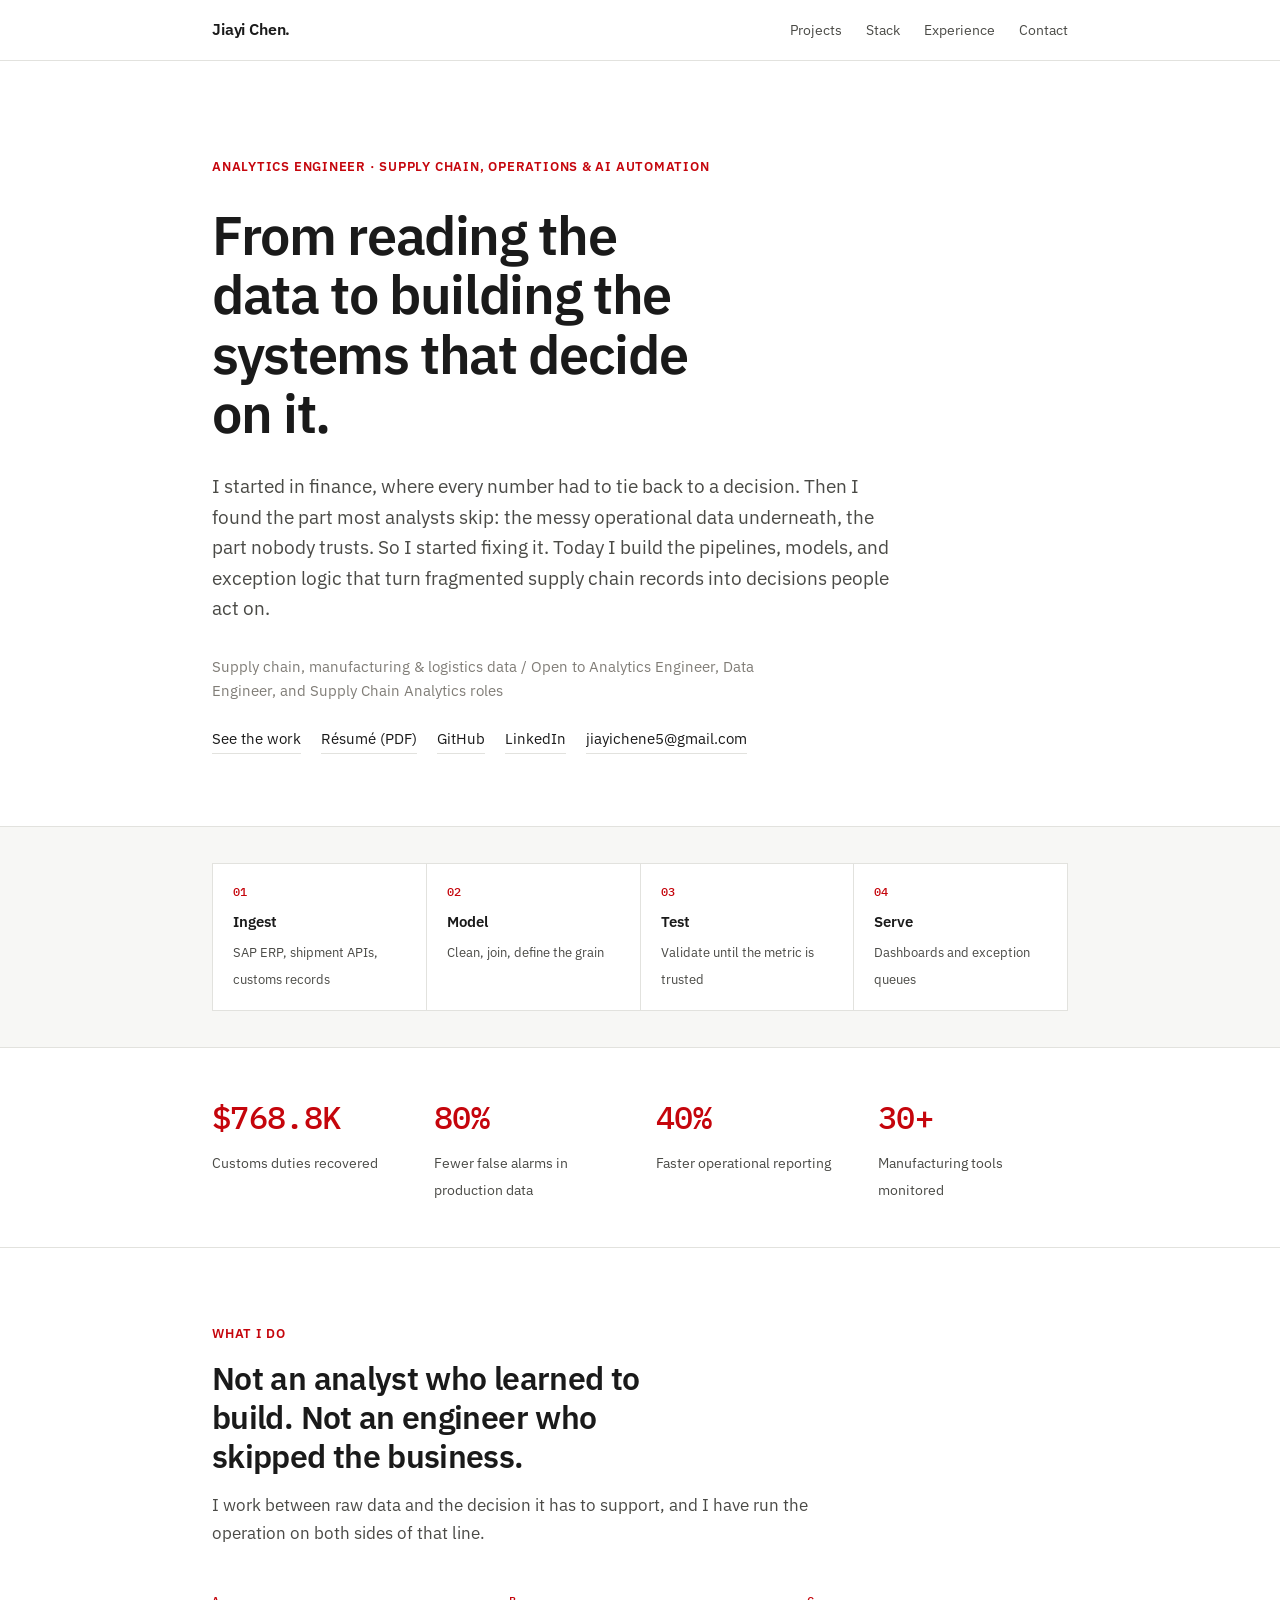
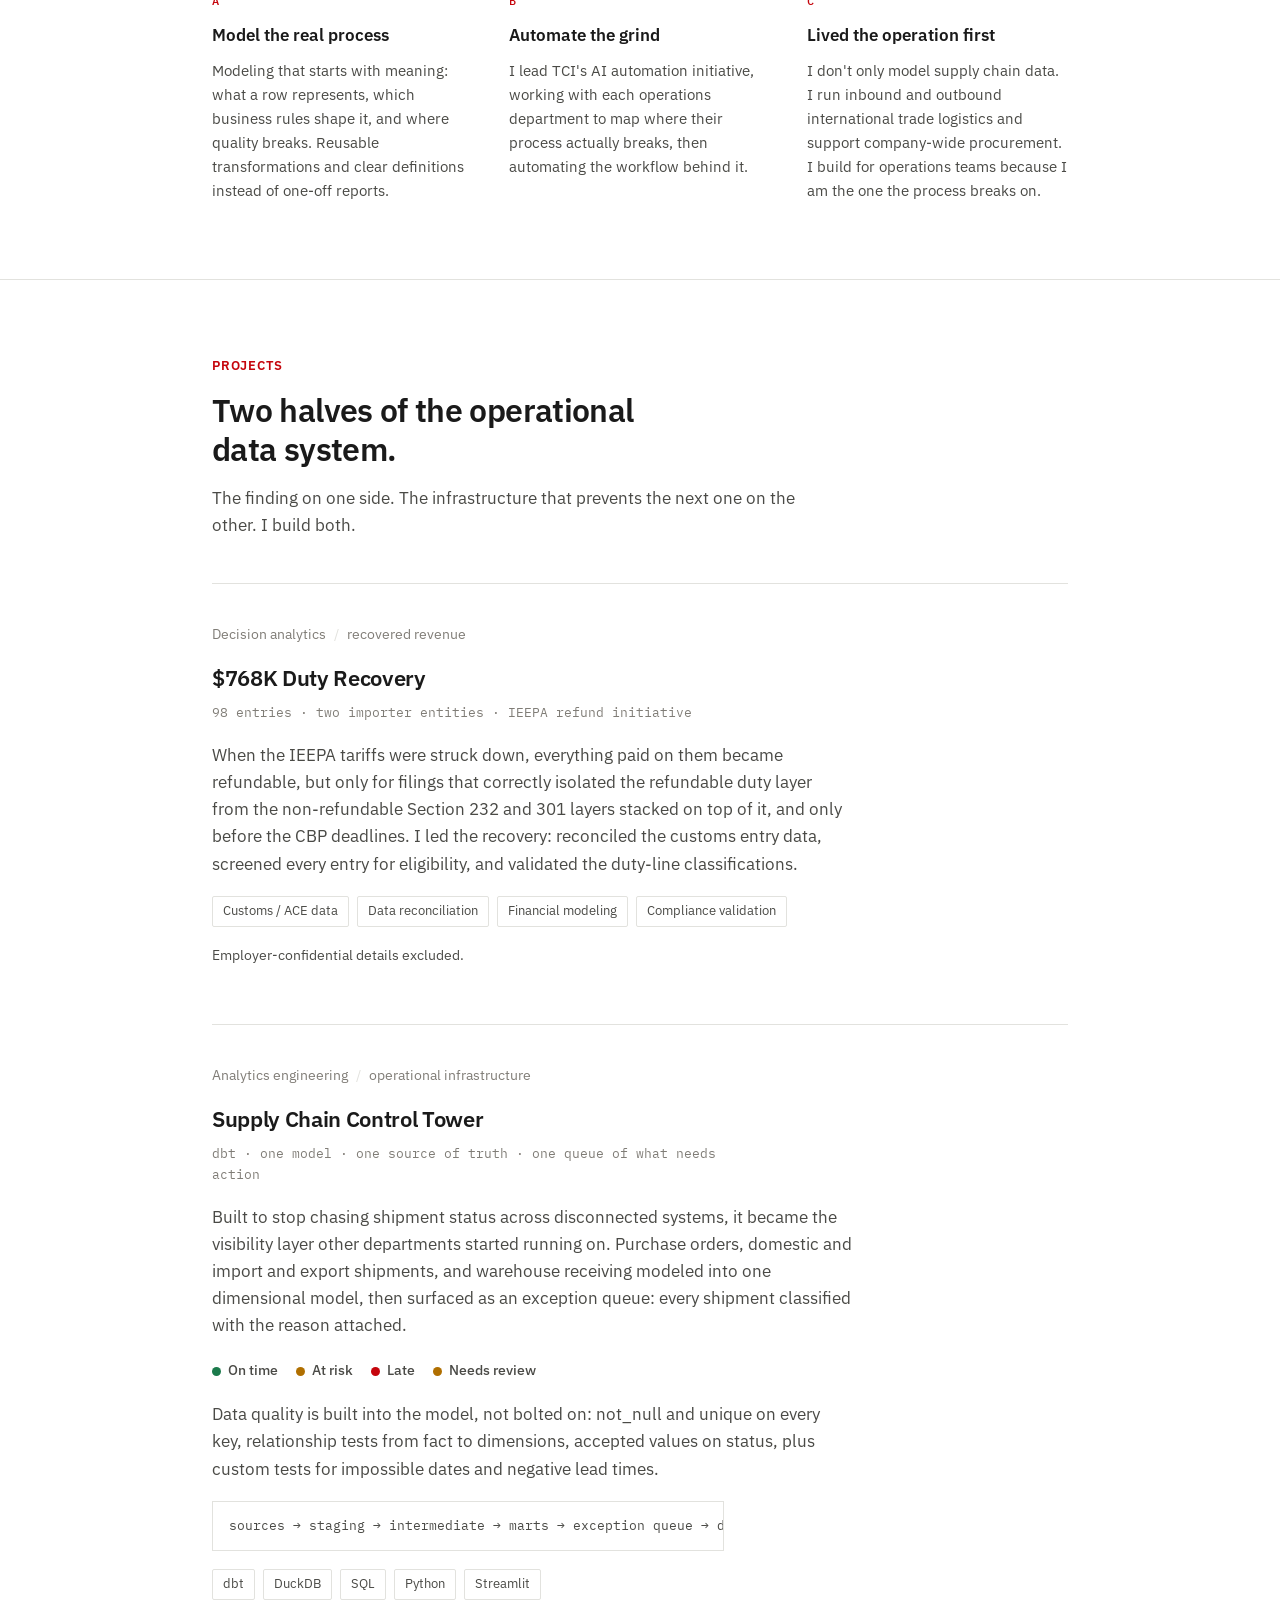
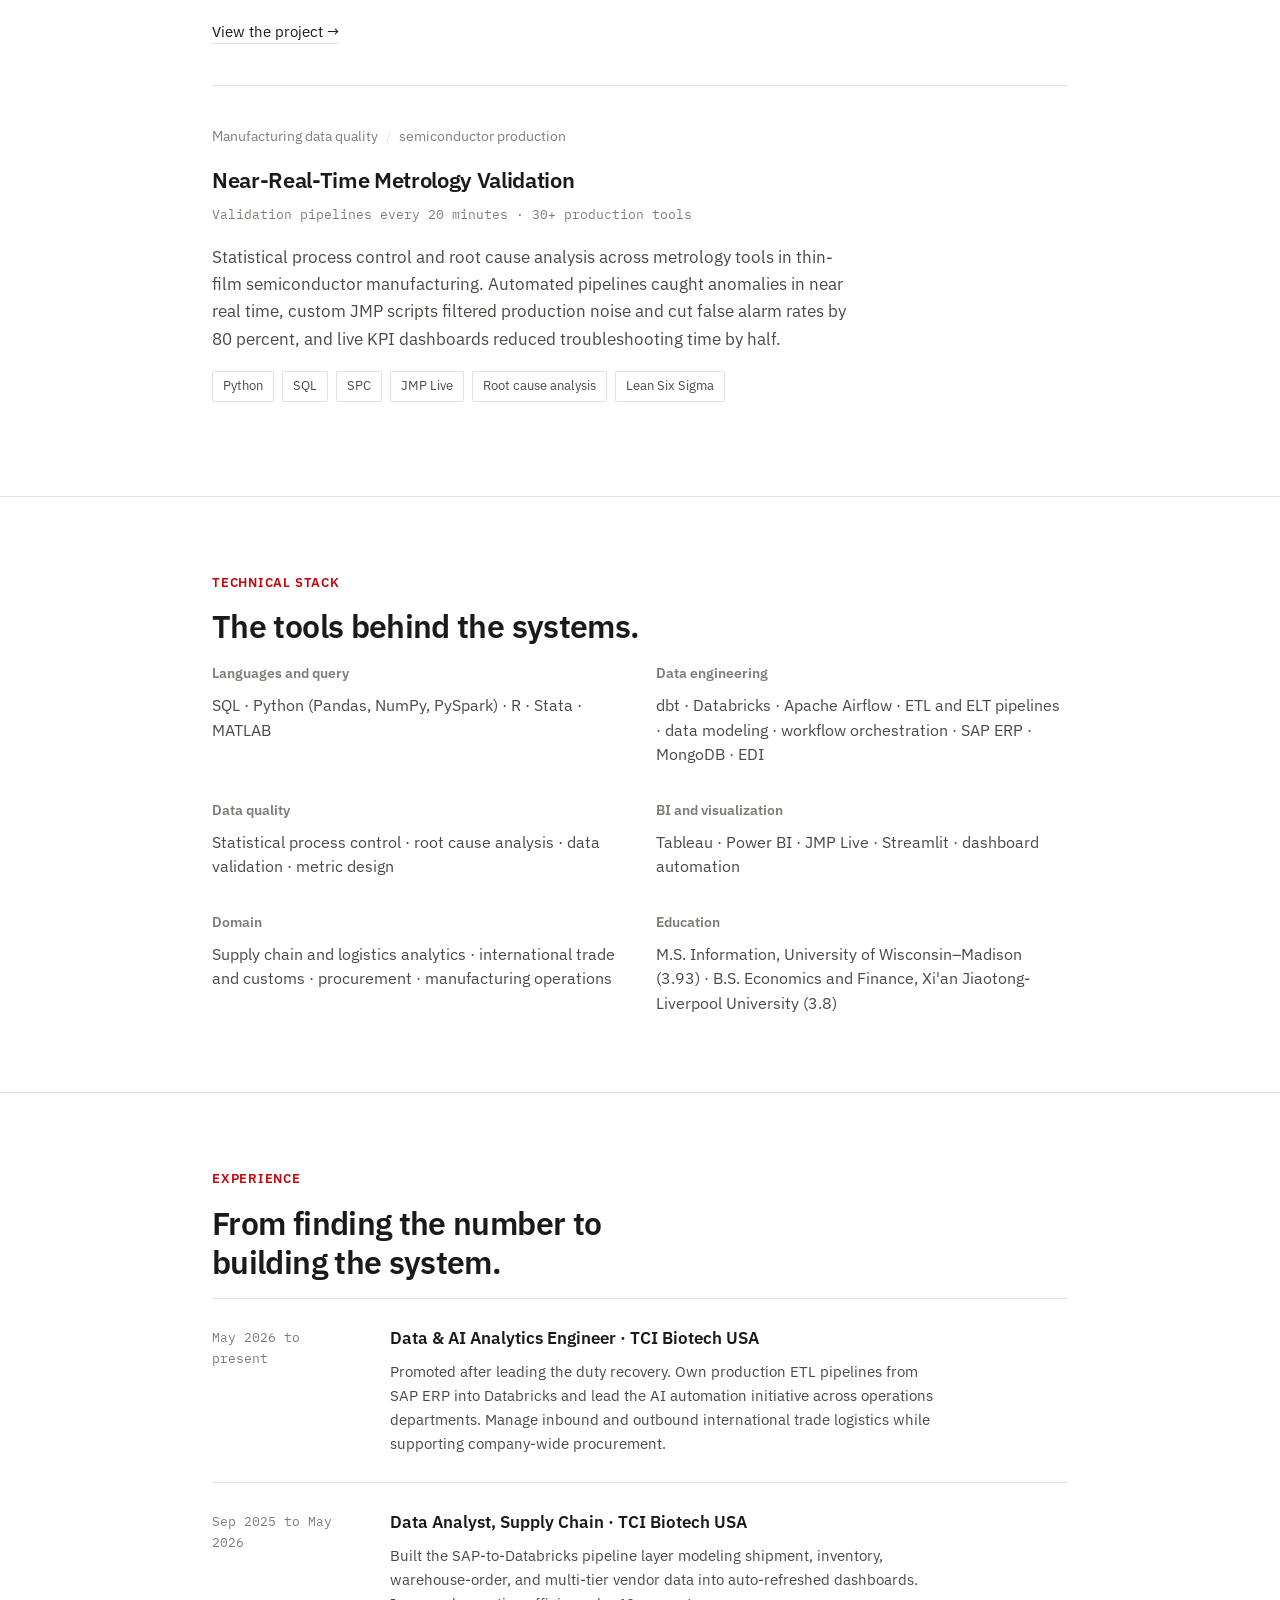
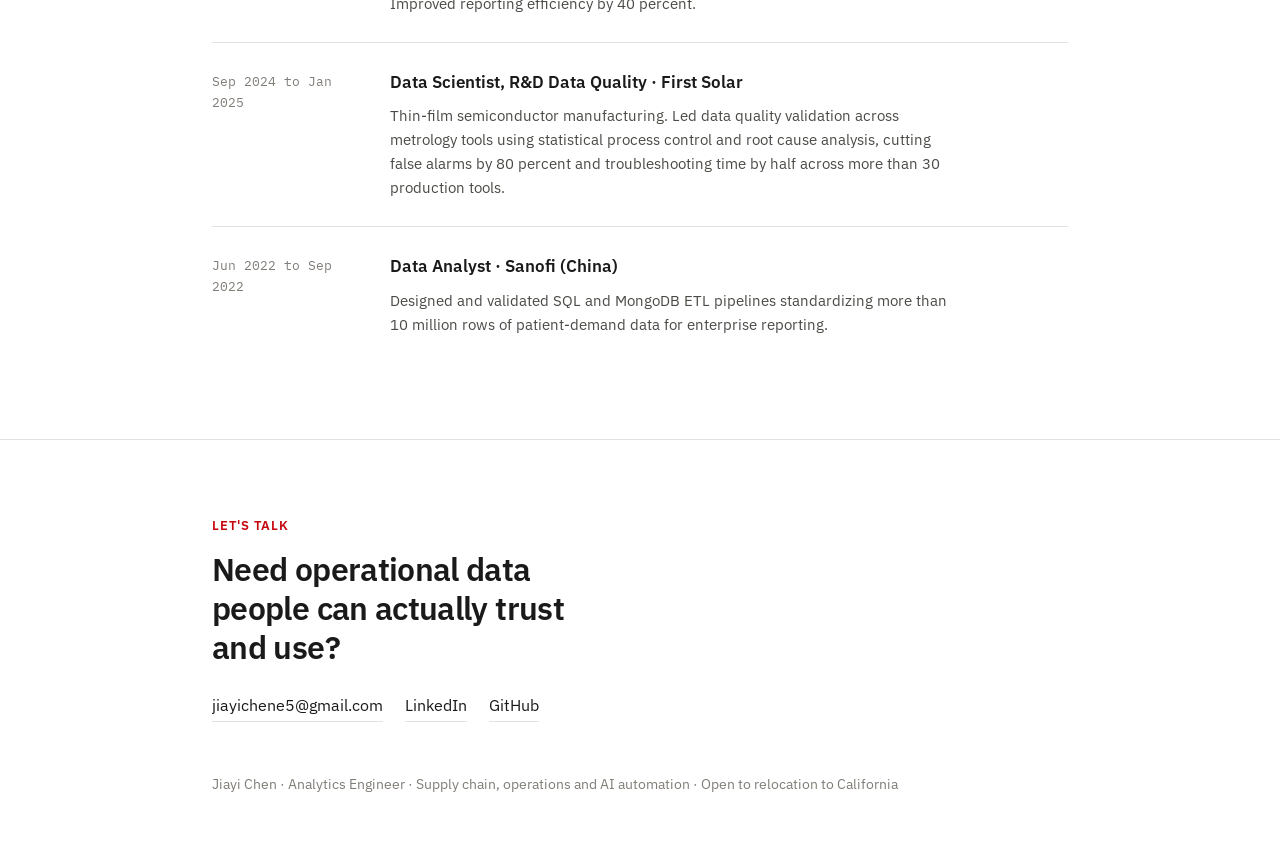
==== commit 7aab9c48: "Remove visa badge and location from homepage introduction" ====
--- a/index.html
+++ b/index.html
@@ -163,8 +163,7 @@
     <p class="eyebrow">Analytics Engineer · Supply chain, operations &amp; AI automation</p>
     <h1>From reading the data to building the systems that decide on it.</h1>
     <p class="lede">I started in finance, where every number had to tie back to a decision. Then I found the part most analysts skip: the messy operational data underneath, the part nobody trusts. So I started fixing it. Today I build the pipelines, models, and exception logic that turn fragmented supply chain records into decisions people act on.</p>
-    <p class="meta">American Fork, UT — open to relocation to California / Supply chain, manufacturing &amp; logistics data / Open to Analytics Engineer, Data Engineer, and Supply Chain Analytics roles</p>
-    <p class="badge">H-1B secured — cap-exempt transfer, no lottery</p>
+    <p class="meta">Supply chain, manufacturing &amp; logistics data / Open to Analytics Engineer, Data Engineer, and Supply Chain Analytics roles</p>
     <div class="hero-links">
       <a href="#work">See the work</a>
       <a href="resume.pdf">Résumé (PDF)</a>
